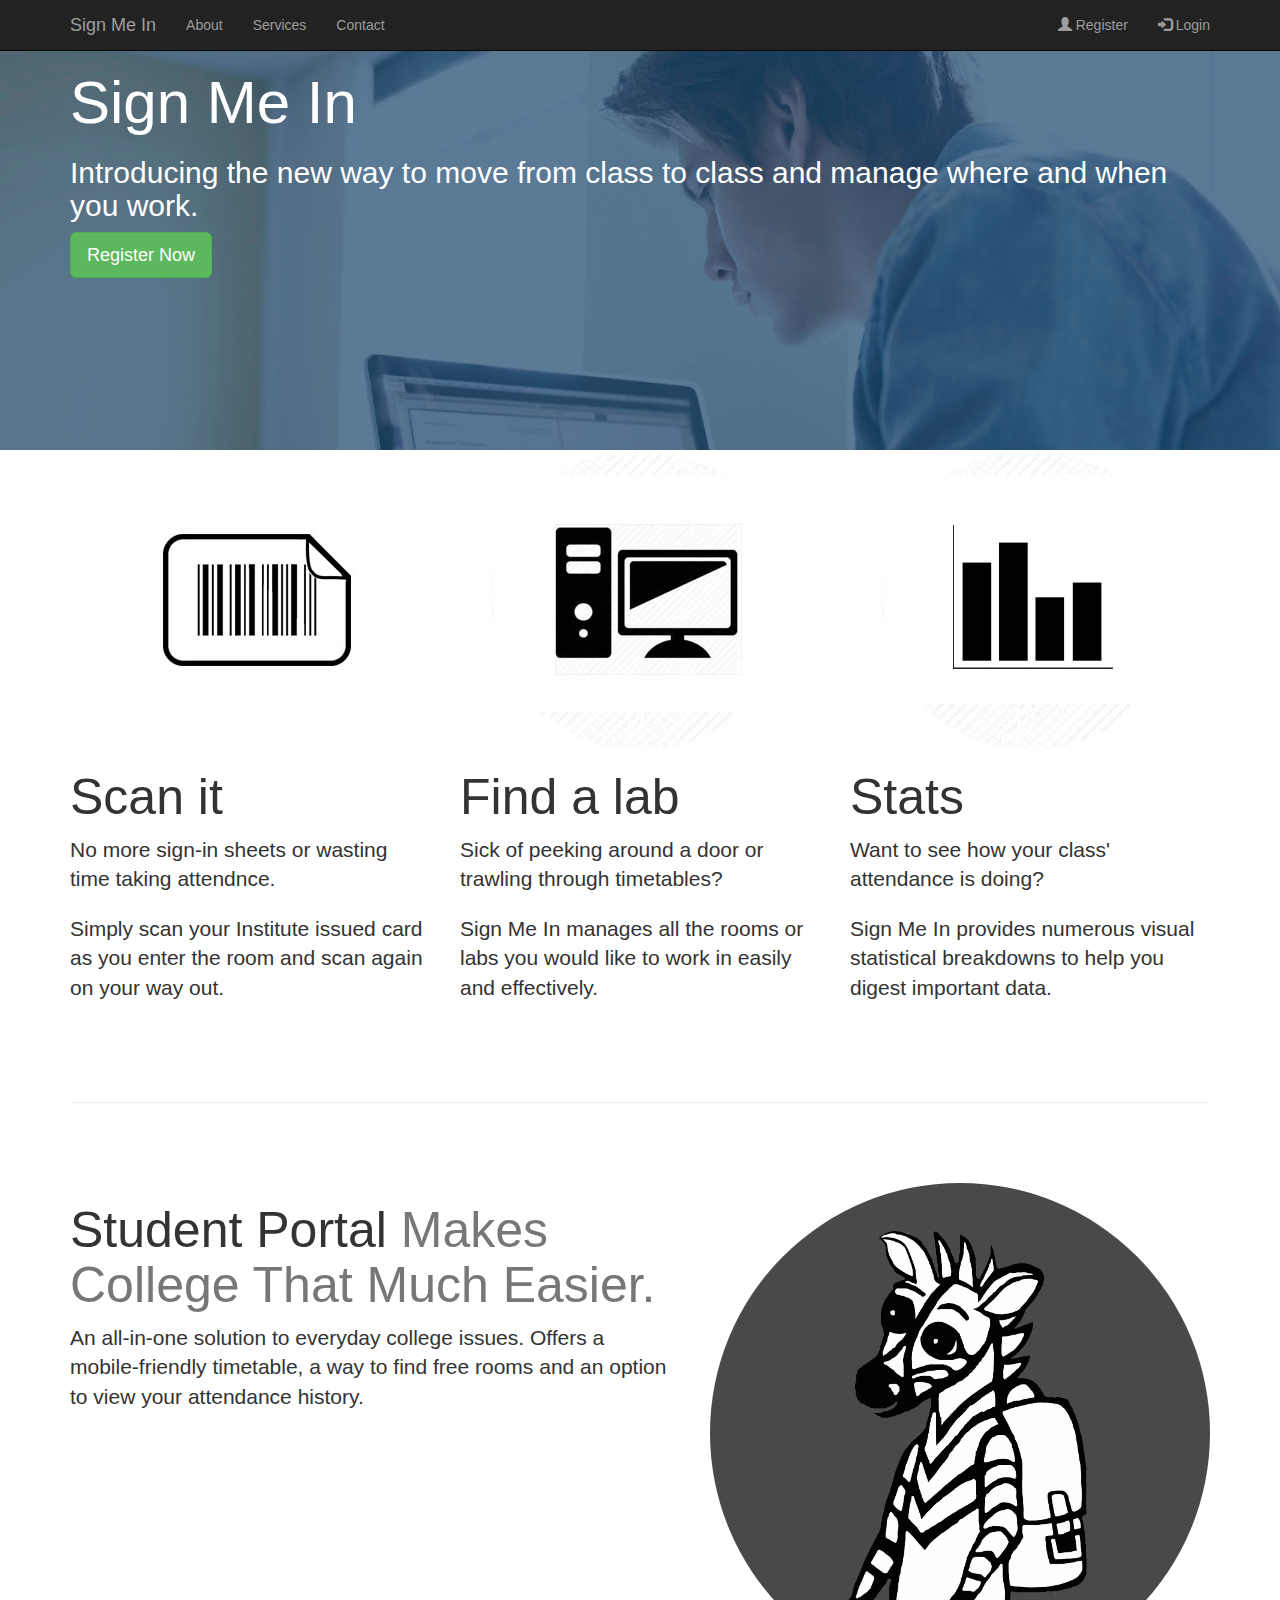
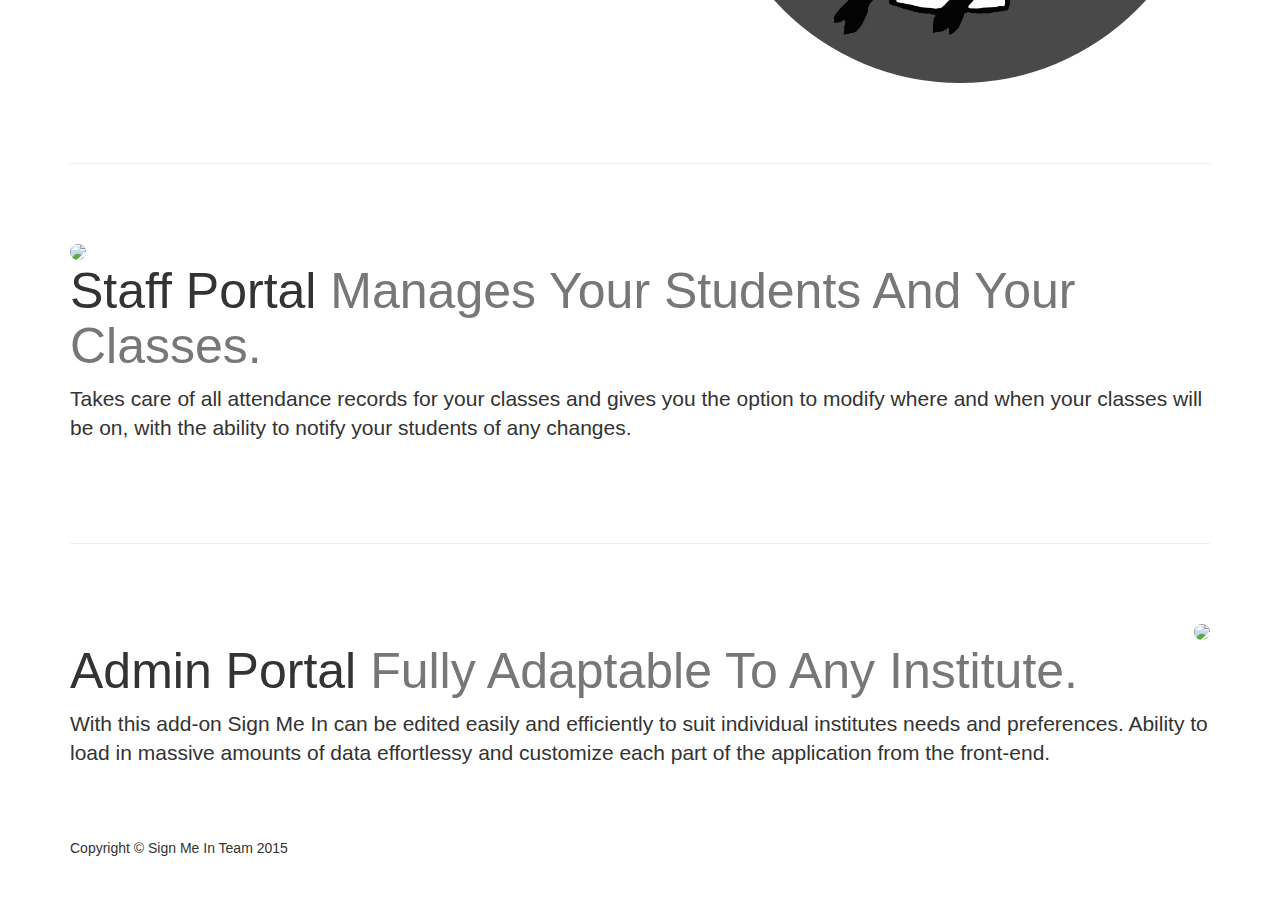
==== Frontend/Frontend/index.html @ 2f449e26 "added error page- auth not working CORS error" ====
﻿<!DOCTYPE html>
<html lang="en">

<head>

    <meta charset="utf-8">
    <meta http-equiv="X-UA-Compatible" content="IE=edge">
    <meta name="viewport" content="width=device-width, initial-scale=1">
    <meta name="description" content="Sign Me In, an application to aid attendance taking and to make it easier to find spaces to work in.">
    <meta name="author" content="Grace Stevens">

    <title>Sign Me In Frontpage</title>

    <!-- Bootstrap Core CSS -->
    <link href="Content/bootstrap.min.css" rel="stylesheet" />

    <!-- Custom CSS -->
    <link href="css/business-frontpage.css" rel="stylesheet" />

    <!--jQuery -->
    <script src="https://ajax.googleapis.com/ajax/libs/jquery/1.12.0/jquery.min.js"></script>
    <!-- HTML5 Shim and Respond.js IE8 support of HTML5 elements and media queries -->
    <!-- WARNING: Respond.js doesn't work if you view the page via file:// -->
    <!--[if lt IE 9]>
        <script src="https://oss.maxcdn.com/libs/html5shiv/3.7.0/html5shiv.js"></script>
        <script src="https://oss.maxcdn.com/libs/respond.js/1.4.2/respond.min.js"></script>
    <![endif]-->
    <script>
        function authenticate() {
            
                // Ajax request to authenticate the user
                $.ajax({
                    url: "http://signmeinwebapi.azurewebsites.net/authenticate",
                    type: "POST",
                    data: {
                        "grant_type": "password",
                        "username": $('#email').val(),
                        "password": $('#pwd').val()
                    },
                    success: function (data) {
                        localStorage.setItem("authToken", data['access_token']);
                        localStorage.setItem("grace", "test");
                        window.location = "Site/Timetable.html";
                    },
                    error: function (jqXHR) {
                        $('#errorLogin').html('Incorrect Email or Password');
                    }
                });
            }
        
    </script>

</head>

<body>
    <!-- Navigation -->
    <nav class="navbar navbar-inverse navbar-fixed-top" role="navigation">
        <div class="container">
            <!-- Brand and toggle get grouped for better mobile display -->
            <div class="navbar-header">
                <button type="button" class="navbar-toggle" data-toggle="collapse" data-target="#bs-example-navbar-collapse-1">
                    <span class="sr-only">Toggle navigation</span>
                    <span class="icon-bar"></span>
                    <span class="icon-bar"></span>
                    <span class="icon-bar"></span>
                </button>
                <a class="navbar-brand" href="#">Sign Me In</a>
            </div>
            <!-- Collect the nav links, forms, and other content for toggling -->
            <div class="collapse navbar-collapse" id="bs-example-navbar-collapse-1">
                <ul class="nav navbar-nav">
                    <li>
                        <a href="#">About</a>
                    </li>
                    <li>
                        <a href="#">Services</a>
                    </li>
                    <li>
                        <a href="#">Contact</a>
                    </li>
                </ul>
                <ul class="nav navbar-nav navbar-right">
                    <li><a data-toggle="modal" data-target="#register" href="#"><span class="glyphicon glyphicon-user"></span> Register</a></li>
                    <li><a data-toggle="modal" data-target="#login" href="#"><span class="glyphicon glyphicon-log-in"></span> Login</a></li>
                </ul>
            </div>
            <!-- /.navbar-collapse -->
        </div>
        <!-- /.container -->
    </nav>
    <!-- #region registerModal -->
    <!-- Modal Register -->
    <div id="register" class="modal fade" role="dialog">
        <div class="modal-dialog">

            <!-- Modal content-->
            <div class="modal-content">
                <div class="modal-header">
                    <button type="button" class="close" data-dismiss="modal">&times;</button>
                    <h4 class="modal-title">Register for Sign Me In</h4>
                </div>
                <div class="modal-body">
                    <p>Please fill in the following information about yourself. Be sure to use your institute's email and password.</p>
                    <form role="form">
                        <div class="form-group">
                            <label for="fName">First name:</label>
                            <input type="text" class="form-control" id="fName">
                        </div>
                        <div class="form-group">
                            <label for="lName">Last name:</label>
                            <input type="text" class="form-control" id="lName">
                        </div>
                        <div class="form-group">
                            <label for="email">Email address:</label>
                            <input type="email" class="form-control" id="email2">
                        </div>
                        <div class="form-group">
                            <label for="pwd">Password:</label>
                            <input type="password" class="form-control" id="pwd2">
                        </div>
                        <div class="form-group">
                            <label for="selInstitute">Select your Institute:</label>
                            <select class="form-control" id="selInstitute">
                                <option>Institute of Technology Sligo</option>
                            </select>
                        </div>

                    </form>
                </div>
                <div class="modal-footer">
                    <button type="button" class="btn btn-link btn-group" data-toggle="modal" data-dismiss="modal" data-target="#login">Already a member?</button>
                    <button type="button" class="btn btn-default btn-group" data-dismiss="modal">Close</button>
                    <button type="submit" class="btn btn-success btn-group" data-dismiss="modal">Register</button>
                </div>
            </div>

        </div>
    </div>

    <!-- #endregion -->
    <!-- #region loginModal -->
    <!-- Modal Login -->
    <div id="login" class="modal fade" role="dialog">
        <div class="modal-dialog modal-sm">
            
            <!-- Modal content-->
            <div class="modal-content">
                <div class="modal-header">
                    <button type="button" class="close" data-dismiss="modal">&times;</button>
                    <h4 class="modal-title">Login</h4>
                </div>
                <div class="modal-body">
                    <p>Please enter your college email and password.</p>
                    <form role="form">
                        <div class="form-group">
                            <label for="email">Email address:</label>
                            <input type="email" class="form-control" id="email">
                        </div>
                        <div class="form-group">
                            <label for="pwd">Password:</label>
                            <input type="password" class="form-control" id="pwd">
                        </div>
                    </form>
                    <p id="errorLogin"></p>
                </div>
                <div class="modal-footer">
                    <button type="button" class="btn btn-link btn-group" data-toggle="modal" data-dismiss="modal" data-target="#register">Not a member?</button>
                    <button type="button" class="btn btn-default btn-group" data-dismiss="modal">Close</button>
                    <a class="btn btn-success btn-group" onclick="authenticate()" role="button">Login</a>
                </div>
            </div>

        </div>
    </div>
    <!-- #endregion -->
    <!-- Image Background Page Header -->
    <!-- Note: The background image is set within the business-casual.css file. -->
    <header class="business-header">
        <div class="container">
            <div class="row">
                <div class="col-lg-12">
                    <h1 class="tagline taglineBig">Sign Me In</h1>
                    <h2 class="tagline">Introducing the new way to move from class to class and manage where and when you work.</h2>
                    <!-- Trigger the modal with a button -->
                    <button type="button" class="btn btn-success btn-lg" data-toggle="modal" data-target="#register">Register Now</button>
                </div>
            </div>
        </div>
    </header>
    <!-- Page Content -->

    <div class="container">


        <div class="row">
            <div class="col-sm-4">
                <img class="img-circle img-responsive img-center" src="images/bar.jpg" alt="barcode">
                <h2 class="service-heading">Scan it</h2>
                <p class="lead">No more sign-in sheets or wasting time taking attendnce.</p>
                <p class="lead">Simply scan your Institute issued card as you enter the room and scan again on your way out.</p>
            </div>
            <div class="col-sm-4">
                <img class="img-circle img-responsive img-center" src="images/pc.jpg" alt="pc and monitor">
                <h2 class="service-heading">Find a lab</h2>
                <p class="lead">Sick of peeking around a door or trawling through timetables?</p>
                <p class="lead">Sign Me In manages all the rooms or labs you would like to work in easily and effectively.</p>
            </div>
            <div class="col-sm-4">
                <img class="img-circle img-responsive img-center" src="images/stats.jpg" alt="bar chart">
                <h2 class="service-heading">Stats</h2>
                <p class="lead">Want to see how your class' attendance is doing?</p>
                <p class="lead">Sign Me In provides numerous visual statistical breakdowns to help you digest important data.</p>
            </div>
        </div>
        <!-- / about row -->
        <!--services row-->
        <hr class="service-divider" />
        <!-- First Service -->
        <div class="service" id="about">
            <img class="service-image img-circle img-responsive pull-right" style="height:500px;width:500px;" src="images/studentZebra-01.jpg">
            <h2 class="service-heading">
                Student Portal
                <span class="text-muted">Makes College That Much Easier.</span>
            </h2>
            <p class="lead">An all-in-one solution to everyday college issues. Offers a mobile-friendly timetable, a way to find free rooms and an option to view your attendance history.</p>
        </div>
        <hr class="service-divider">
        <!-- Second Service -->
        <div class="service" id="services">
            <img class="service-image img-circle img-responsive pull-left" src="http://placehold.it/500x500">
            <h2 class="service-heading">
                Staff Portal
                <span class="text-muted">Manages Your Students And Your Classes.</span>
            </h2>
            <p class="lead">Takes care of all attendance records for your classes and gives you the option to modify where and when your classes will be on, with the ability to notify your students of any changes.</p>
        </div>
        <hr class="service-divider">
        <!-- Third Service -->
        <div class="service" id="contact">
            <img class="service-image img-circle img-responsive pull-right" src="http://placehold.it/500x500">
            <h2 class="service-heading">
                Admin Portal
                <span class="text-muted">Fully Adaptable To Any Institute.</span>
            </h2>
            <p class="lead">With this add-on Sign Me In can be edited easily and efficiently to suit individual institutes needs and preferences. Ability to load in massive amounts of data effortlessy and customize each part of the application from the front-end.</p>
        </div>

        <!-- / about row -->
        <!-- Footer -->
        <footer>
            <div class="row">
                <div class="col-lg-12">
                    <p>Copyright &copy; Sign Me In Team 2015</p>
                </div>
            </div>
            <!-- /.row -->
        </footer>
    </div>
    <!-- /.container -->
    <!-- jQuery -->
    <script src="Scripts/jquery-1.9.1.js"></script>
    <!-- Bootstrap Core JavaScript -->
    <script src="Scripts/bootstrap.min.js"></script>
</body>

</html>
---- Frontend/Frontend/css/business-frontpage.css ----
/*!
 * Start Bootstrap - Business Frontpage HTML Template (http://startbootstrap.com)
 * Code licensed under the Apache License v2.0.
 * For details, see http://www.apache.org/licenses/LICENSE-2.0.
 */

body {
    padding-top: 50px; /* Required padding for .navbar-fixed-top. Remove if using .navbar-static-top. Change if height of navigation changes. */
}

/* Header Image Background - Change the URL below to your image path (example: ../images/background.jpg) */

.business-header {
    height: 400px;
    /*background: url('http://placehold.it/1920x400') center center no-repeat scroll;*/
    background-image: url('../images/student.jpg');
    -webkit-background-size: cover;
    -moz-background-size: cover;
    background-size: cover;
    -o-background-size: cover;
}

/* Customize the text color and shadow color and to optimize text legibility. */

.tagline {
    color: #fff;
}

.taglineBig {
    font-size:60px;
}

.img-center {
    margin: 0 auto;
}

footer {
    margin: 50px 0;
}

.myHr {
    border-top:1px solid #3c3c3c ;
}

/*css for the one-page-wonder*/
.service-divider {
    margin: 80px 0;
}

.service {
    overflow: hidden;
}

.service-image.pull-left {
    margin-right: 40px;
}

.service-image.pull-right {
    margin-left: 40px;
}

.service-heading {
    font-size: 50px;
}
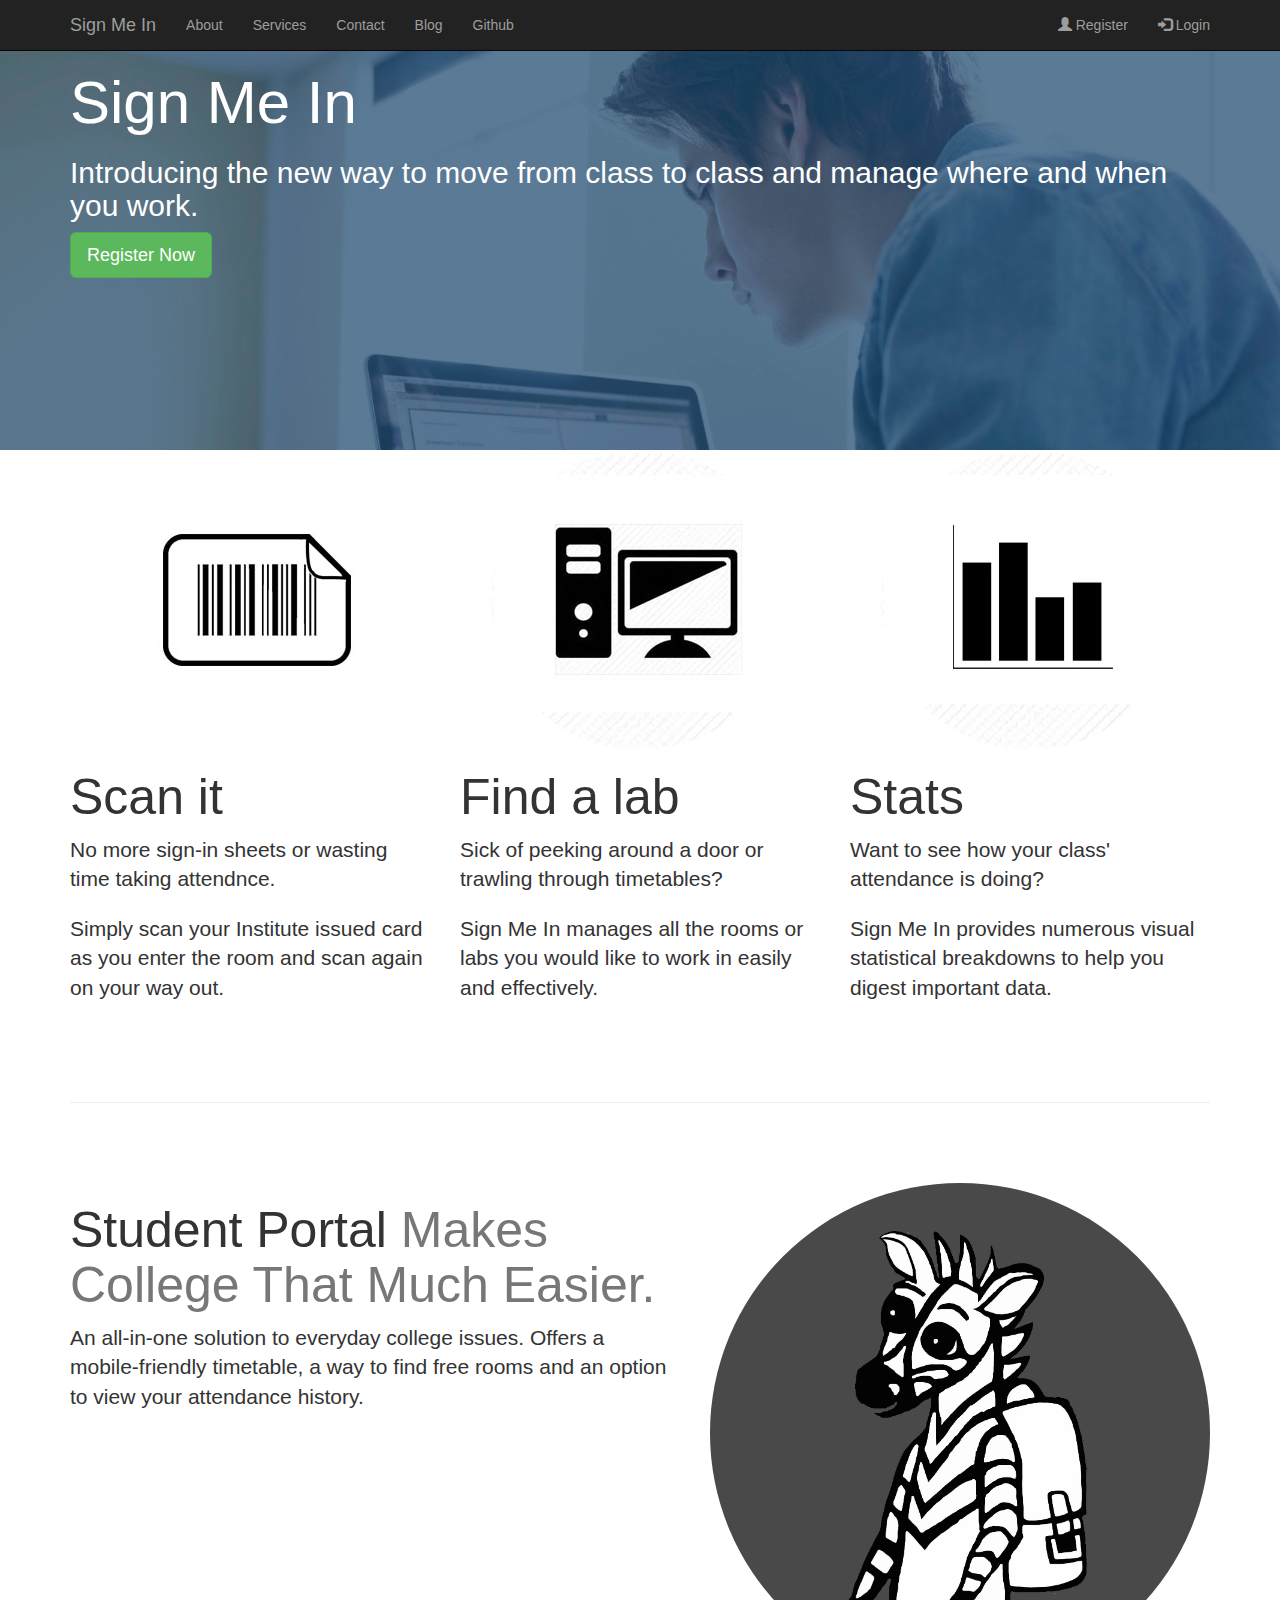
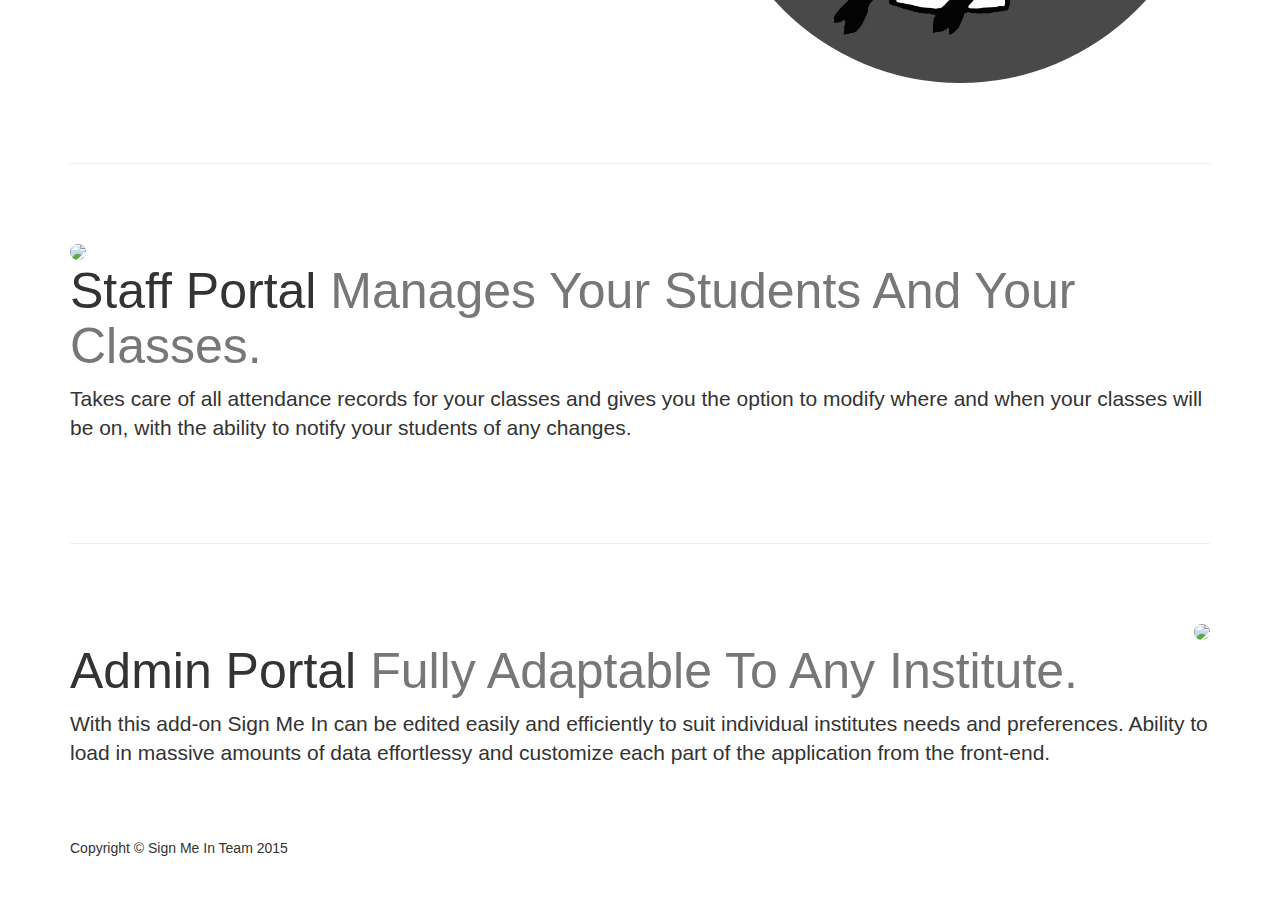
==== commit b4721e70: "blog links" ====
--- a/Frontend/Frontend/index.html
+++ b/Frontend/Frontend/index.html
@@ -18,19 +18,20 @@
     <link href="css/business-frontpage.css" rel="stylesheet" />
 
     <!--jQuery -->
-    <script src="https://ajax.googleapis.com/ajax/libs/jquery/1.12.0/jquery.min.js"></script>
+    <script src="https://ajax.googleapis.com/ajax/libs/jquery/2.2.0/jquery.min.js"></script>
     <!-- HTML5 Shim and Respond.js IE8 support of HTML5 elements and media queries -->
     <!-- WARNING: Respond.js doesn't work if you view the page via file:// -->
     <!--[if lt IE 9]>
         <script src="https://oss.maxcdn.com/libs/html5shiv/3.7.0/html5shiv.js"></script>
         <script src="https://oss.maxcdn.com/libs/respond.js/1.4.2/respond.min.js"></script>
     <![endif]-->
+    <script src="http://ajax.googleapis.com/ajax/libs/angularjs/1.4.8/angular.min.js"></script>
     <script>
         function authenticate() {
             
                 // Ajax request to authenticate the user
                 $.ajax({
-                    url: "http://signmeinwebapi.azurewebsites.net/authenticate",
+                    url: "https://signmeinwebapi.azurewebsites.net/authenticate",
                     type: "POST",
                     data: {
                         "grant_type": "password",
@@ -39,15 +40,41 @@
                     },
                     success: function (data) {
                         localStorage.setItem("authToken", data['access_token']);
-                        localStorage.setItem("grace", "test");
                         window.location = "Site/Timetable.html";
                     },
                     error: function (jqXHR) {
                         $('#errorLogin').html('Incorrect Email or Password');
                     }
                 });
-            }
+        }
+
+        function clearData() {
+            $('#errorLogin').html('');
+        }
         
+        //register
+        function newUser() {
+
+            // Ajax request to authenticate the user
+            $.ajax({
+                url: "https://signmeinwebapi.azurewebsites.net/api/Register",
+                type: "POST",
+                data: {
+                    "Email": $('#email2').val(),
+                    "Password": $('#pwd2').val(),
+                    "ConfirmPassword": $('#pwd3').val(),
+                    "FirstName": $('#fName').val(),
+                    "LastName": $('#lName').val(),
+                    "SLID": $('#SLID').val(),
+                },
+                success: function (data) {
+                    alert("<h1>Registered Successfully - Please Login now</h1>");
+                },
+                error: function (jqXHR) {
+                    alert(jqXHR);
+                }
+            });
+        }
     </script>
 
 </head>
@@ -78,6 +105,14 @@
                     <li>
                         <a href="#">Contact</a>
                     </li>
+                    <li>
+                        <a href="https://signmeinprojectblog.wordpress.com/">Blog</a>
+                    </li>
+                    <li>
+                        <a href="https://github.com/ryanch94/ThirdYearProject">Github</a>
+                    </li>
+                    
+                    
                 </ul>
                 <ul class="nav navbar-nav navbar-right">
                     <li><a data-toggle="modal" data-target="#register" href="#"><span class="glyphicon glyphicon-user"></span> Register</a></li>
@@ -100,7 +135,7 @@
                     <h4 class="modal-title">Register for Sign Me In</h4>
                 </div>
                 <div class="modal-body">
-                    <p>Please fill in the following information about yourself. Be sure to use your institute's email and password.</p>
+                    <p>Please fill in the following information about yourself</p>
                     <form role="form">
                         <div class="form-group">
                             <label for="fName">First name:</label>
@@ -115,14 +150,16 @@
                             <input type="email" class="form-control" id="email2">
                         </div>
                         <div class="form-group">
-                            <label for="pwd">Password:</label>
+                            <label for="pwd2">Password:</label>
                             <input type="password" class="form-control" id="pwd2">
                         </div>
                         <div class="form-group">
-                            <label for="selInstitute">Select your Institute:</label>
-                            <select class="form-control" id="selInstitute">
-                                <option>Institute of Technology Sligo</option>
-                            </select>
+                            <label for="pwd3">Confirm Password:</label>
+                            <input type="password" class="form-control" id="pwd3">
+                        </div>
+                        <div class="form-group">
+                            <label for="SLID">Enter Institute ID (s000../i000..):</label>
+                            <input type="text" class="form-control" id="SLID">
                         </div>
 
                     </form>
@@ -130,7 +167,7 @@
                 <div class="modal-footer">
                     <button type="button" class="btn btn-link btn-group" data-toggle="modal" data-dismiss="modal" data-target="#login">Already a member?</button>
                     <button type="button" class="btn btn-default btn-group" data-dismiss="modal">Close</button>
-                    <button type="submit" class="btn btn-success btn-group" data-dismiss="modal">Register</button>
+                    <button type="submit" class="btn btn-success btn-group" onclick="newUser()" data-dismiss="modal">Register</button>
                 </div>
             </div>
 
@@ -161,11 +198,11 @@
                             <input type="password" class="form-control" id="pwd">
                         </div>
                     </form>
-                    <p id="errorLogin"></p>
+                    <p style="color:red;font-weight:bold;" id="errorLogin"></p>
                 </div>
                 <div class="modal-footer">
-                    <button type="button" class="btn btn-link btn-group" data-toggle="modal" data-dismiss="modal" data-target="#register">Not a member?</button>
-                    <button type="button" class="btn btn-default btn-group" data-dismiss="modal">Close</button>
+                    <button type="button" class="btn btn-link btn-group" data-toggle="modal" data-dismiss="modal" onclick="clearData()" data-target="#register">Not a member?</button>
+                    <button type="button" class="btn btn-default btn-group" onclick="clearData()" data-dismiss="modal">Close</button>
                     <a class="btn btn-success btn-group" onclick="authenticate()" role="button">Login</a>
                 </div>
             </div>
